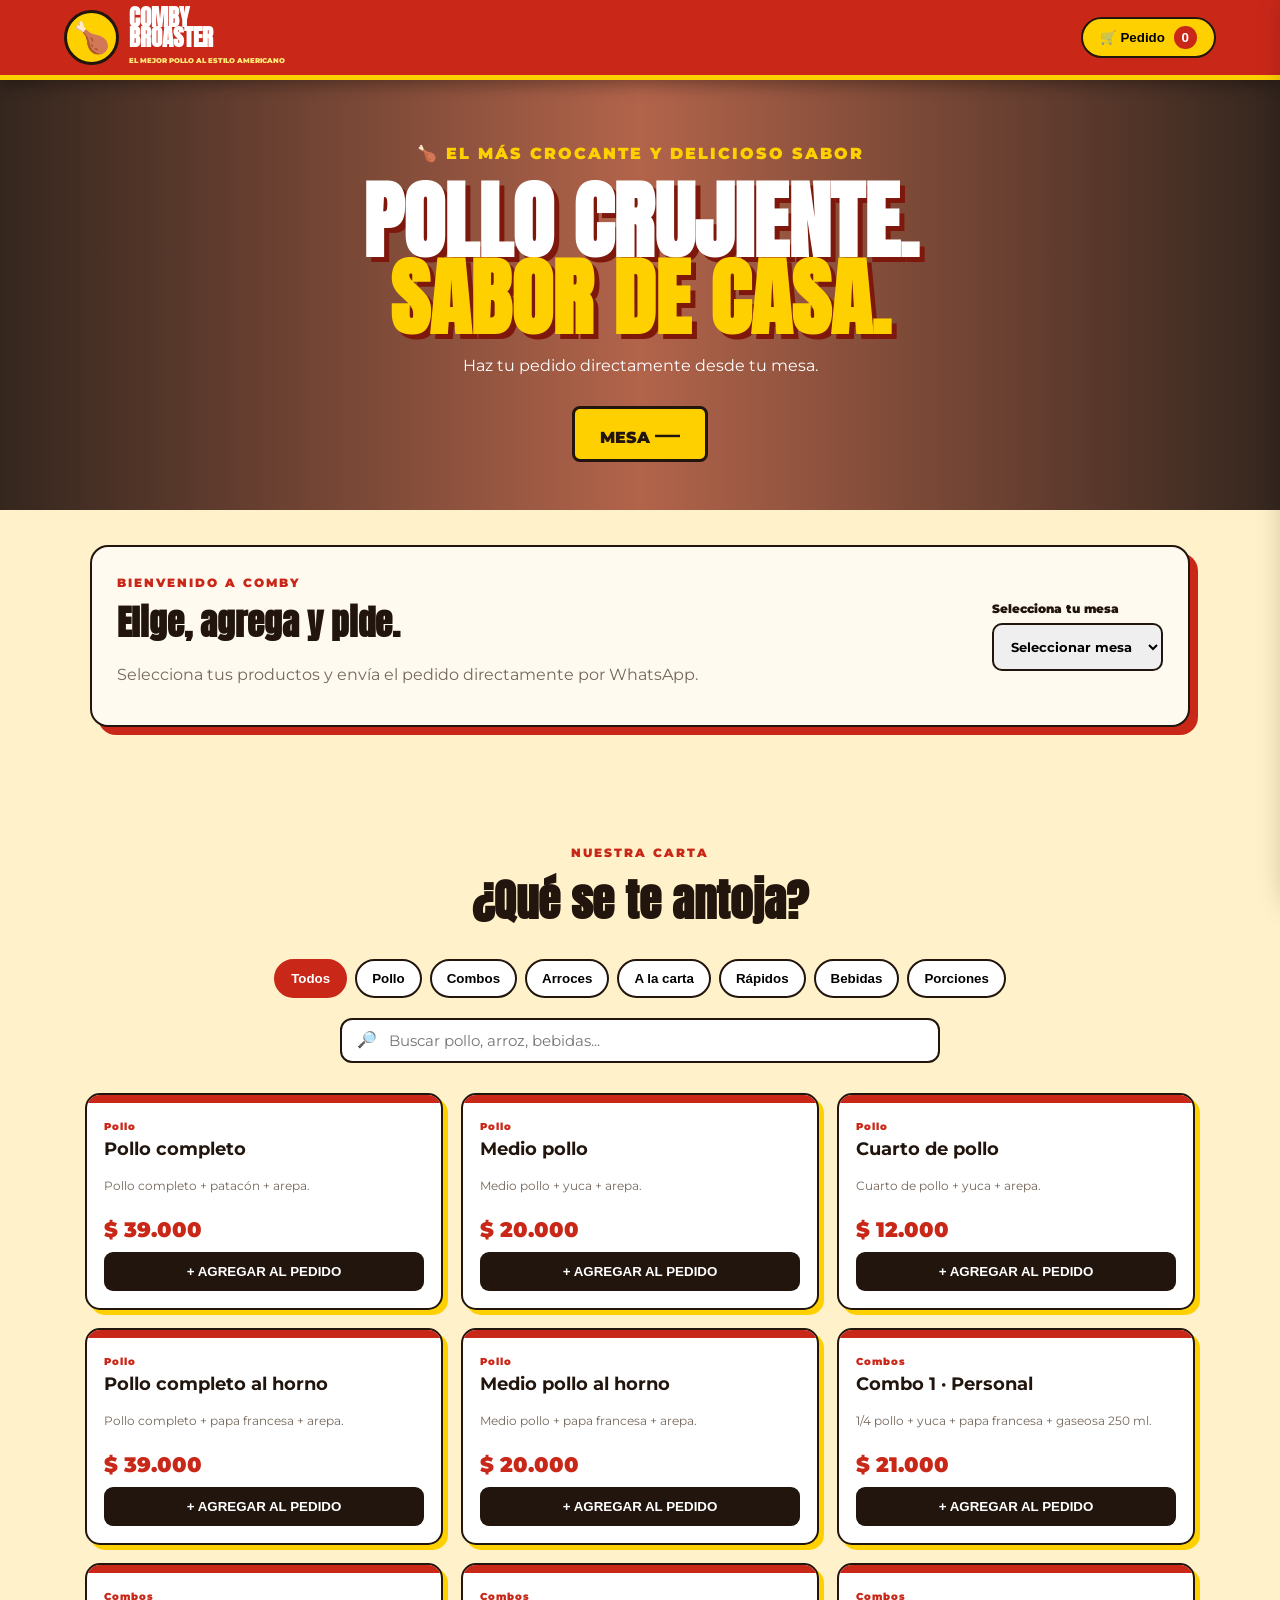
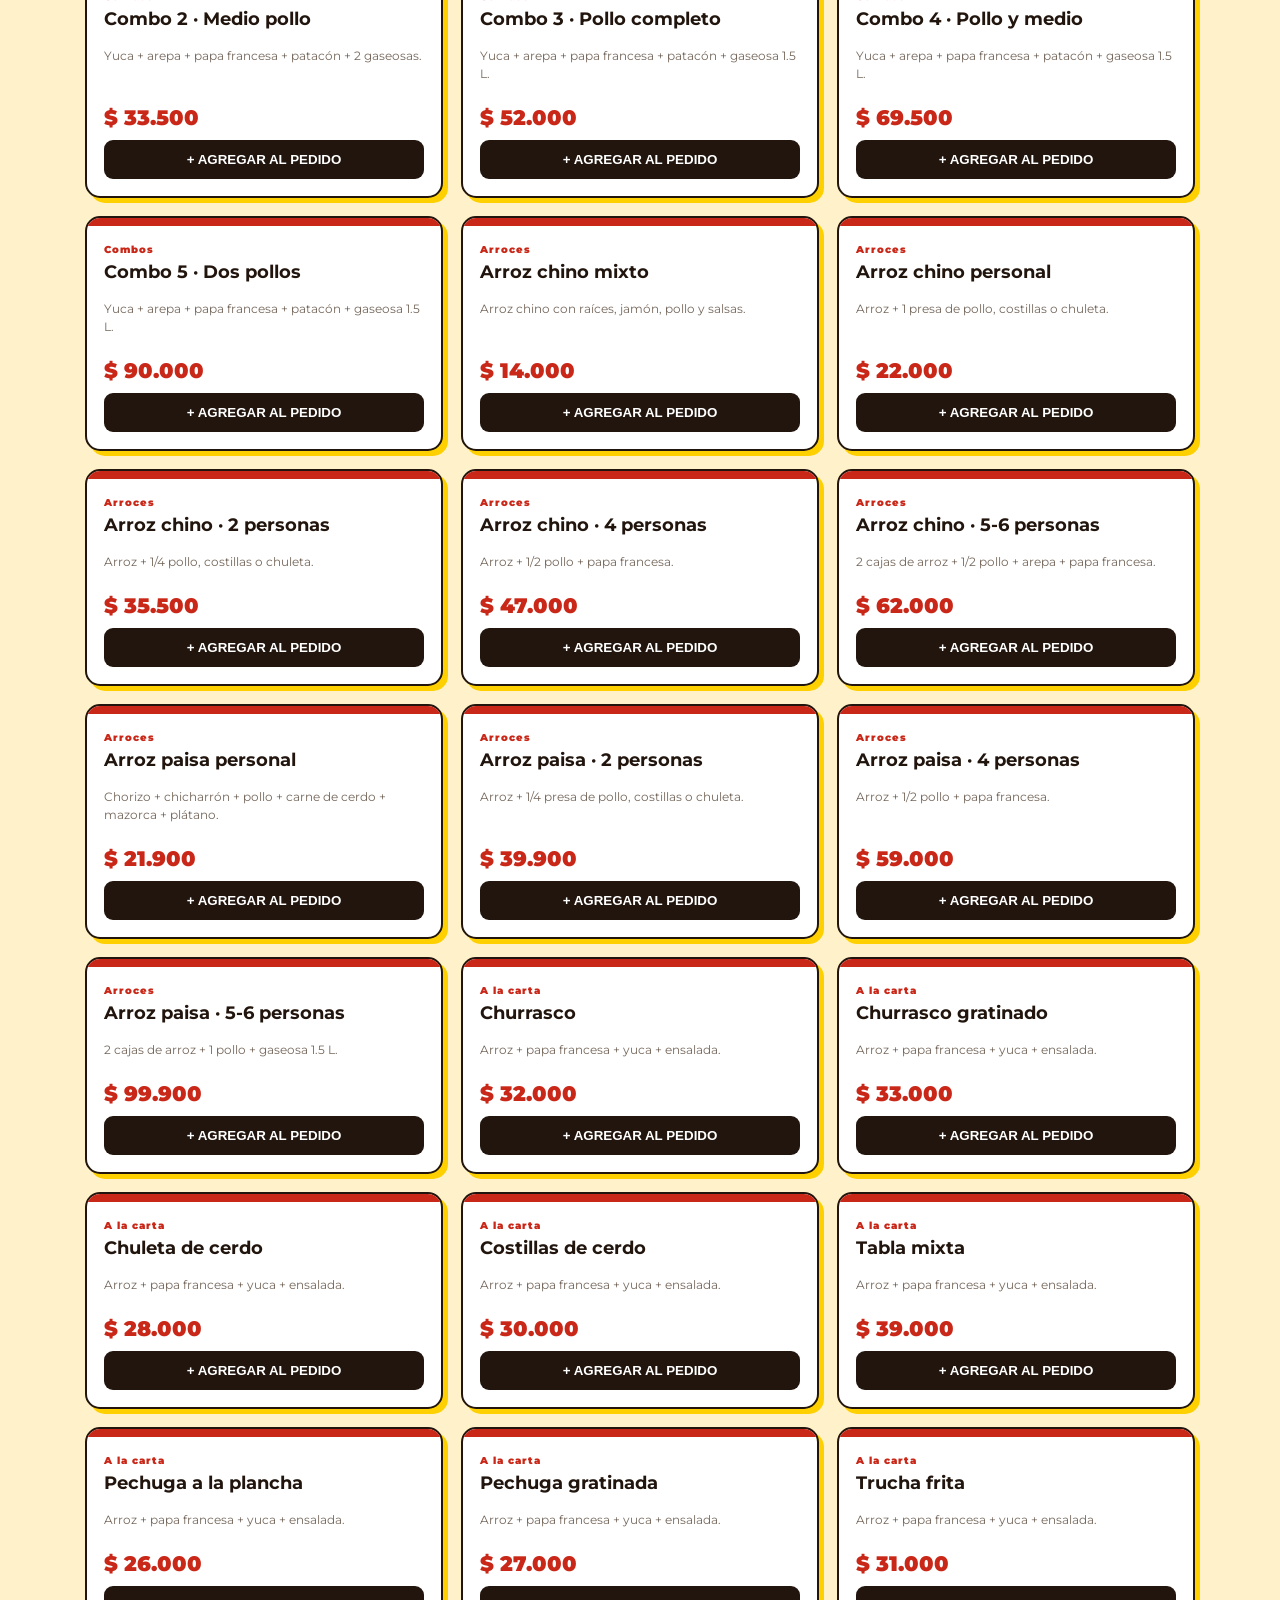
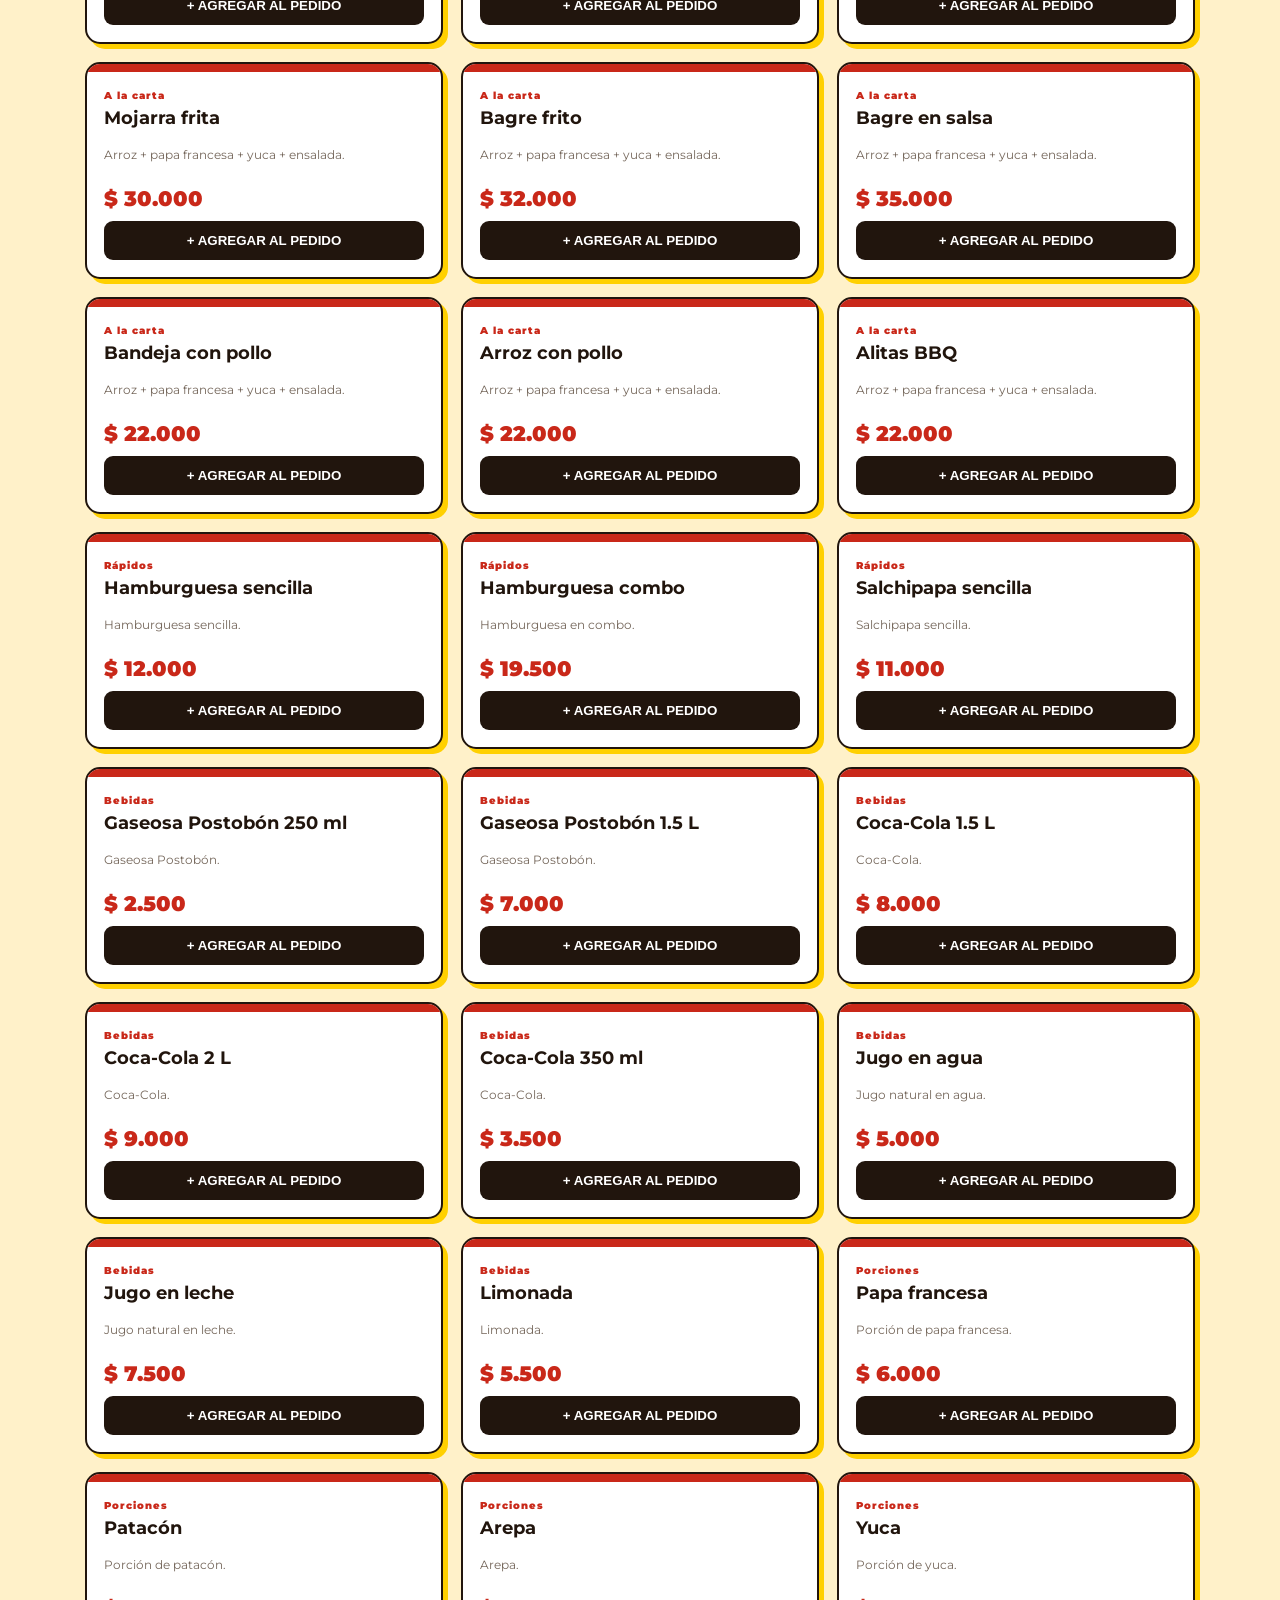
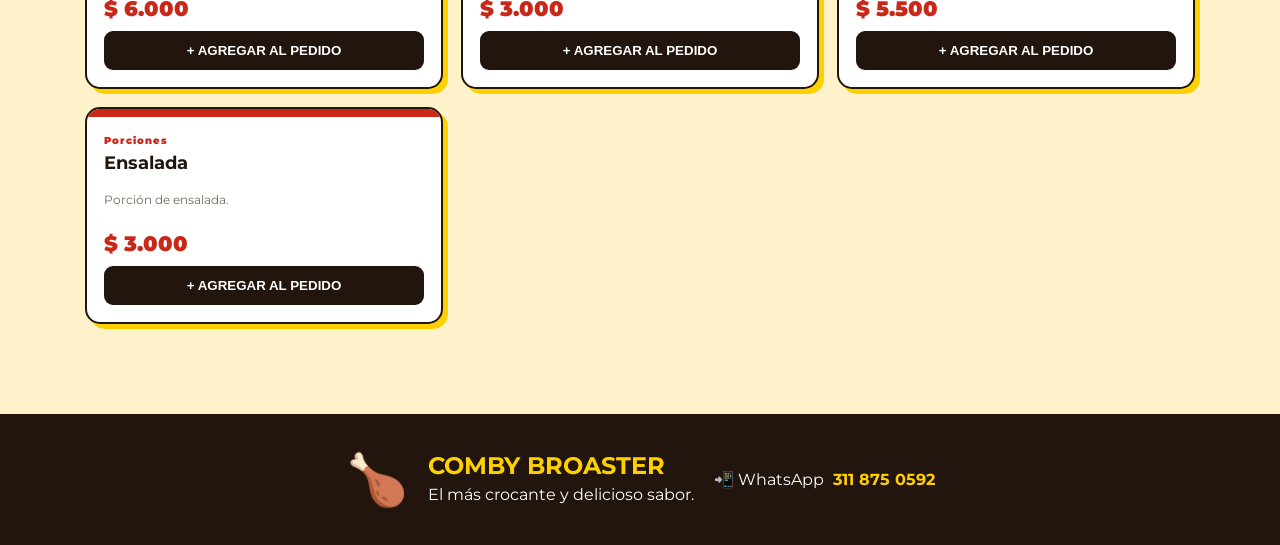
==== index.html @ 8ad237fd "Primer commit" ====
<!DOCTYPE html>
<html lang="es">

<head>
    <meta charset="UTF-8">
    <meta name="viewport" content="width=device-width, initial-scale=1.0">

    <title>Comby Broaster | Menú</title>

    <link rel="stylesheet" href="estilos.css">

    <link rel="preconnect" href="https://fonts.googleapis.com">
    <link rel="preconnect" href="https://fonts.gstatic.com" crossorigin>

    <link href="https://fonts.googleapis.com/css2?family=Anton&family=Montserrat:wght@400;500;600;700;800;900&display=swap"
        rel="stylesheet">
</head>

<body>

    <!-- ================= HEADER ================= -->

    <header class="header">

        <div class="logo">

            <div class="pollo-logo">
                🍗
            </div>

            <div>
                <h1>COMBY</h1>
                <h1>BROASTER</h1>

                <span>
                    EL MEJOR POLLO AL ESTILO AMERICANO
                </span>
            </div>

        </div>


        <button class="boton-pedido" onclick="abrirCarrito()">

            🛒 Pedido

            <b id="contador">
                0
            </b>

        </button>

    </header>


    <!-- ================= HERO ================= -->

    <section class="hero">

        <div class="hero-contenido">

            <p class="amarillo">
                🍗 EL MÁS CROCANTE Y DELICIOSO SABOR
            </p>

            <h2>
                POLLO CRUJIENTE.
                <br>

                <strong>
                    SABOR DE CASA.
                </strong>
            </h2>

            <p>
                Haz tu pedido directamente desde tu mesa.
            </p>

            <div class="mesa">

                MESA

                <strong id="numeroMesa">
                    —
                </strong>

            </div>

        </div>

    </section>


    <!-- ================= BIENVENIDA ================= -->

    <section class="bienvenida">

        <div>

            <span>
                BIENVENIDO A COMBY
            </span>

            <h2>
                Elige, agrega y pide.
            </h2>

            <p>
                Selecciona tus productos y envía el pedido directamente por WhatsApp.
            </p>

        </div>


        <div class="selector-mesa">

            <label>
                Selecciona tu mesa
            </label>

            <select id="selectorMesa">

                <option value="">
                    Seleccionar mesa
                </option>

                <option value="1">
                    Mesa 1
                </option>

                <option value="2">
                    Mesa 2
                </option>

                <option value="3">
                    Mesa 3
                </option>

                <option value="4">
                    Mesa 4
                </option>

                <option value="5">
                    Mesa 5
                </option>

                <option value="6">
                    Mesa 6
                </option>

                <option value="7">
                    Mesa 7
                </option>

                <option value="8">
                    Mesa 8
                </option>

            </select>

        </div>

    </section>


    <!-- ================= MENU ================= -->

    <main>

        <section class="menu">

            <div class="titulo">

                <span>
                    NUESTRA CARTA
                </span>

                <h2>
                    ¿Qué se te antoja?
                </h2>

            </div>


            <!-- CATEGORIAS -->

            <div
                class="categorias"
                id="categorias">
            </div>


            <!-- BUSCADOR -->

            <div class="buscador">

                🔎

                <input
                    type="text"
                    id="buscador"
                    placeholder="Buscar pollo, arroz, bebidas..."
                >

            </div>


            <!-- PRODUCTOS -->

            <div
                class="productos"
                id="productos">
            </div>

        </section>

    </main>


    <!-- ================= CARRITO ================= -->

    <div
        class="fondo-carrito"
        id="fondoCarrito"
        onclick="cerrarCarrito()">
    </div>


    <aside
        class="carrito"
        id="carrito">

        <div class="cabecera-carrito">

            <div>

                <span>
                    TU PEDIDO
                </span>

                <h2>

                    Mesa

                    <b id="mesaCarrito">
                        —
                    </b>

                </h2>

            </div>

            <button onclick="cerrarCarrito()">
                ×
            </button>

        </div>


        <div
            class="productos-carrito"
            id="productosCarrito">
        </div>


        <div class="final-carrito">

            <div class="total">

                <span>
                    TOTAL
                </span>

                <strong id="total">
                    $0
                </strong>

            </div>


            <textarea
                id="nota"
                placeholder="Nota para cocina (opcional)">
            </textarea>


            <button
                class="whatsapp"
                onclick="enviarWhatsApp()">

                💬 ENVIAR PEDIDO POR WHATSAPP

            </button>


            <small>
                El pedido se abrirá en WhatsApp listo para enviar.
            </small>

        </div>

    </aside>


    <!-- ================= FOOTER ================= -->

    <footer>

        <div class="pollo-footer">
            🍗
        </div>

        <div>

            <h2>
                COMBY BROASTER
            </h2>

            <p>
                El más crocante y delicioso sabor.
            </p>

        </div>

        <div>

            📲 WhatsApp

            <strong>
                311 875 0592
            </strong>

        </div>

    </footer>


    <script src="app.js"></script>

</body>

</html>
---- estilos.css ----
/* =====================================================
   CONFIGURACIÓN GENERAL
===================================================== */

* {
    box-sizing: border-box;
}

html {
    scroll-behavior: smooth;
}

body {

    margin: 0;

    background: #fff1c9;

    color: #21150d;

    font-family: "Montserrat", Arial, sans-serif;
}


/* =====================================================
   HEADER
===================================================== */

.header {

    position: sticky;

    top: 0;

    z-index: 100;

    height: 80px;

    background: #c92819;

    border-bottom: 5px solid #ffd000;

    display: flex;

    align-items: center;

    justify-content: space-between;

    padding: 8px 5%;

    box-shadow: 0 5px 15px #0005;
}


.logo {

    display: flex;

    align-items: center;

    gap: 10px;

    color: white;
}


.pollo-logo {

    width: 55px;

    height: 55px;

    border-radius: 50%;

    background: #ffd000;

    border: 3px solid #21150d;

    display: flex;

    align-items: center;

    justify-content: center;

    font-size: 30px;
}


.logo h1 {

    margin: 0;

    font-family: "Anton", sans-serif;

    font-size: 23px;

    line-height: 20px;

}


.logo span {

    font-size: 7px;

    font-weight: 900;

    color: #ffe873;
}


/* BOTON PEDIDO */

.boton-pedido {

    background: #ffd000;

    border: 2px solid #21150d;

    border-radius: 30px;

    padding: 11px 17px;

    font-weight: 900;

    cursor: pointer;
}


.boton-pedido b {

    background: #c92819;

    color: white;

    padding: 4px 8px;

    border-radius: 50%;

    margin-left: 5px;
}


/* =====================================================
   HERO
===================================================== */

.hero {

    min-height: 430px;

    background:

        linear-gradient(
            90deg,
            #150704dd,
            #8c1d0baa,
            #150704dd
        ),

        url("https://images.unsplash.com/photo-1626082927389-6cd097cdc6ec?auto=format&fit=crop&w=1800&q=80");

    background-size: cover;

    background-position: center;

    display: flex;

    align-items: center;

    justify-content: center;

    text-align: center;

    color: white;
}


.hero-contenido {

    max-width: 900px;

    padding: 40px 20px;
}


.amarillo {

    color: #ffd000;

    font-weight: 900;

    letter-spacing: 2px;
}


.hero h2 {

    font-family: "Anton", sans-serif;

    font-size: clamp(45px, 8vw, 85px);

    line-height: .9;

    margin: 20px 0;

    text-shadow: 5px 5px #7e180d;
}


.hero h2 strong {

    color: #ffd000;
}


.mesa {

    display: inline-block;

    background: #ffd000;

    border: 3px solid #21150d;

    color: #21150d;

    padding: 10px 25px;

    border-radius: 8px;

    font-weight: 900;

    margin-top: 15px;
}


.mesa strong {

    font-size: 25px;
}


/* =====================================================
   BIENVENIDA
===================================================== */

.bienvenida {

    max-width: 1100px;

    margin: 35px auto;

    padding: 25px;

    background: #fffaf0;

    border: 2px solid #21150d;

    border-radius: 18px;

    box-shadow: 8px 8px #c92819;

    display: flex;

    align-items: center;

    justify-content: space-between;

    gap: 20px;
}


.bienvenida span,
.titulo span {

    color: #c92819;

    font-size: 12px;

    font-weight: 900;

    letter-spacing: 2px;
}


.bienvenida h2 {

    margin: 5px 0;

    font-family: "Anton", sans-serif;

    font-size: 35px;
}


.bienvenida p {

    color: #75675b;
}


.selector-mesa label {

    display: block;

    font-weight: 900;

    font-size: 12px;

    margin-bottom: 7px;
}


.selector-mesa select {

    padding: 13px;

    border: 2px solid #21150d;

    border-radius: 10px;

    font-family: inherit;

    font-weight: 700;
}


/* =====================================================
   MENU
===================================================== */

.menu {

    max-width: 1150px;

    margin: auto;

    padding: 20px;
}


.titulo {

    text-align: center;

    margin: 60px 0 25px;
}


.titulo h2 {

    font-family: "Anton", sans-serif;

    font-size: 45px;

    margin: 5px;
}


/* =====================================================
   CATEGORIAS
===================================================== */

.categorias {

    display: flex;

    justify-content: center;

    flex-wrap: wrap;

    gap: 8px;

    margin-bottom: 20px;
}


.categoria {

    border: 2px solid #21150d;

    background: #fff;

    padding: 10px 15px;

    border-radius: 30px;

    cursor: pointer;

    font-weight: 900;
}


.categoria.activa {

    background: #c92819;

    color: white;

    border-color: #c92819;
}


/* =====================================================
   BUSCADOR
===================================================== */

.buscador {

    max-width: 600px;

    margin: auto;

    background: white;

    border: 2px solid #21150d;

    border-radius: 12px;

    padding: 10px 15px;

    display: flex;

    gap: 10px;

    margin-bottom: 30px;
}


.buscador input {

    width: 100%;

    border: 0;

    outline: none;

    font-family: inherit;

    font-size: 15px;
}


/* =====================================================
   PRODUCTOS
===================================================== */

.productos {

    display: grid;

    grid-template-columns:

        repeat(
            3,
            1fr
        );

    gap: 18px;
}


.producto {

    background: white;

    border: 2px solid #21150d;

    border-radius: 15px;

    overflow: hidden;

    box-shadow: 5px 5px #ffd000;

    display: flex;

    flex-direction: column;
}


.producto::before {

    content: "";

    height: 8px;

    background: #c92819;

    display: block;
}


.producto-contenido {

    padding: 17px;

    display: flex;

    flex-direction: column;

    flex: 1;
}


.producto-categoria {

    color: #c92819;

    font-size: 10px;

    font-weight: 900;

    letter-spacing: 1px;
}


.producto h3 {

    margin: 5px 0;

    font-size: 18px;
}


.producto p {

    color: #75675b;

    font-size: 12px;

    line-height: 1.5;

    flex: 1;
}


.precio {

    color: #c92819;

    font-size: 21px;

    font-weight: 900;

    margin: 10px 0;
}


.agregar {

    background: #21150d;

    color: white;

    border: none;

    padding: 12px;

    border-radius: 9px;

    font-weight: 900;

    cursor: pointer;
}


.agregar:hover {

    background: #c92819;
}


/* =====================================================
   CARRITO
===================================================== */

.carrito {

    position: fixed;

    top: 0;

    right: -450px;

    width: 430px;

    max-width: 100%;

    height: 100vh;

    background: #fffaf0;

    z-index: 200;

    transition: .3s;

    display: flex;

    flex-direction: column;

    box-shadow: -10px 0 30px #0005;
}


.carrito.abierto {

    right: 0;
}


.fondo-carrito {

    display: none;

    position: fixed;

    inset: 0;

    background: #0008;

    z-index: 150;
}


.fondo-carrito.mostrar {

    display: block;
}


.cabecera-carrito {

    padding: 20px;

    border-bottom: 2px solid #21150d;

    display: flex;

    justify-content: space-between;
}


.cabecera-carrito span {

    color: #c92819;

    font-size: 11px;

    font-weight: 900;
}


.cabecera-carrito h2 {

    margin: 4px 0;

    font-family: "Anton", sans-serif;
}


.cabecera-carrito button {

    background: none;

    border: none;

    font-size: 35px;

    cursor: pointer;
}


.productos-carrito {

    flex: 1;

    overflow-y: auto;

    padding: 15px;
}


.item-carrito {

    padding: 15px 0;

    border-bottom: 1px dashed #9b8877;

    display: flex;

    justify-content: space-between;

    gap: 10px;
}


.item-carrito h4 {

    margin: 0;

    font-size: 14px;
}


.item-carrito small {

    color: #75675b;
}


.controles {

    display: flex;

    align-items: center;

    gap: 7px;
}


.controles button {

    width: 28px;

    height: 28px;

    border-radius: 50%;

    border: 2px solid #21150d;

    background: white;

    cursor: pointer;
}


.final-carrito {

    padding: 18px;

    border-top: 2px solid #21150d;
}


.total {

    display: flex;

    justify-content: space-between;

    font-size: 23px;

    margin-bottom: 12px;
}


.total strong {

    color: #c92819;
}


.final-carrito textarea {

    width: 100%;

    border: 2px solid #21150d;

    border-radius: 10px;

    padding: 10px;

    resize: none;

    font-family: inherit;

    margin-bottom: 10px;
}


.whatsapp {

    width: 100%;

    padding: 14px;

    border: none;

    border-radius: 10px;

    background: #159447;

    color: white;

    font-weight: 900;

    cursor: pointer;
}


.final-carrito small {

    display: block;

    text-align: center;

    margin-top: 8px;

    color: #75675b;
}


/* =====================================================
   FOOTER
===================================================== */

footer {

    margin-top: 70px;

    padding: 35px 20px;

    background: #21150d;

    color: white;

    display: flex;

    justify-content: center;

    align-items: center;

    gap: 20px;

    flex-wrap: wrap;
}


.pollo-footer {

    font-size: 50px;
}


footer h2 {

    margin: 0;

    color: #ffd000;
}


footer p {

    margin: 5px 0;
}


footer strong {

    color: #ffd000;

    margin-left: 5px;
}


/* =====================================================
   CELULAR
===================================================== */

@media(max-width:900px) {

    .productos {

        grid-template-columns: repeat(2, 1fr);

    }

}


@media(max-width:650px) {

    .header {

        height: 70px;

    }


    .logo span {

        display: none;

    }


    .logo h1 {

        font-size: 18px;

    }


    .bienvenida {

        display: block;

    }


    .selector-mesa {

        margin-top: 20px;

    }


    .productos {

        grid-template-columns: 1fr;

    }


    .hero {

        min-height: 380px;

    }


    .titulo h2 {

        font-size: 38px;

    }

}
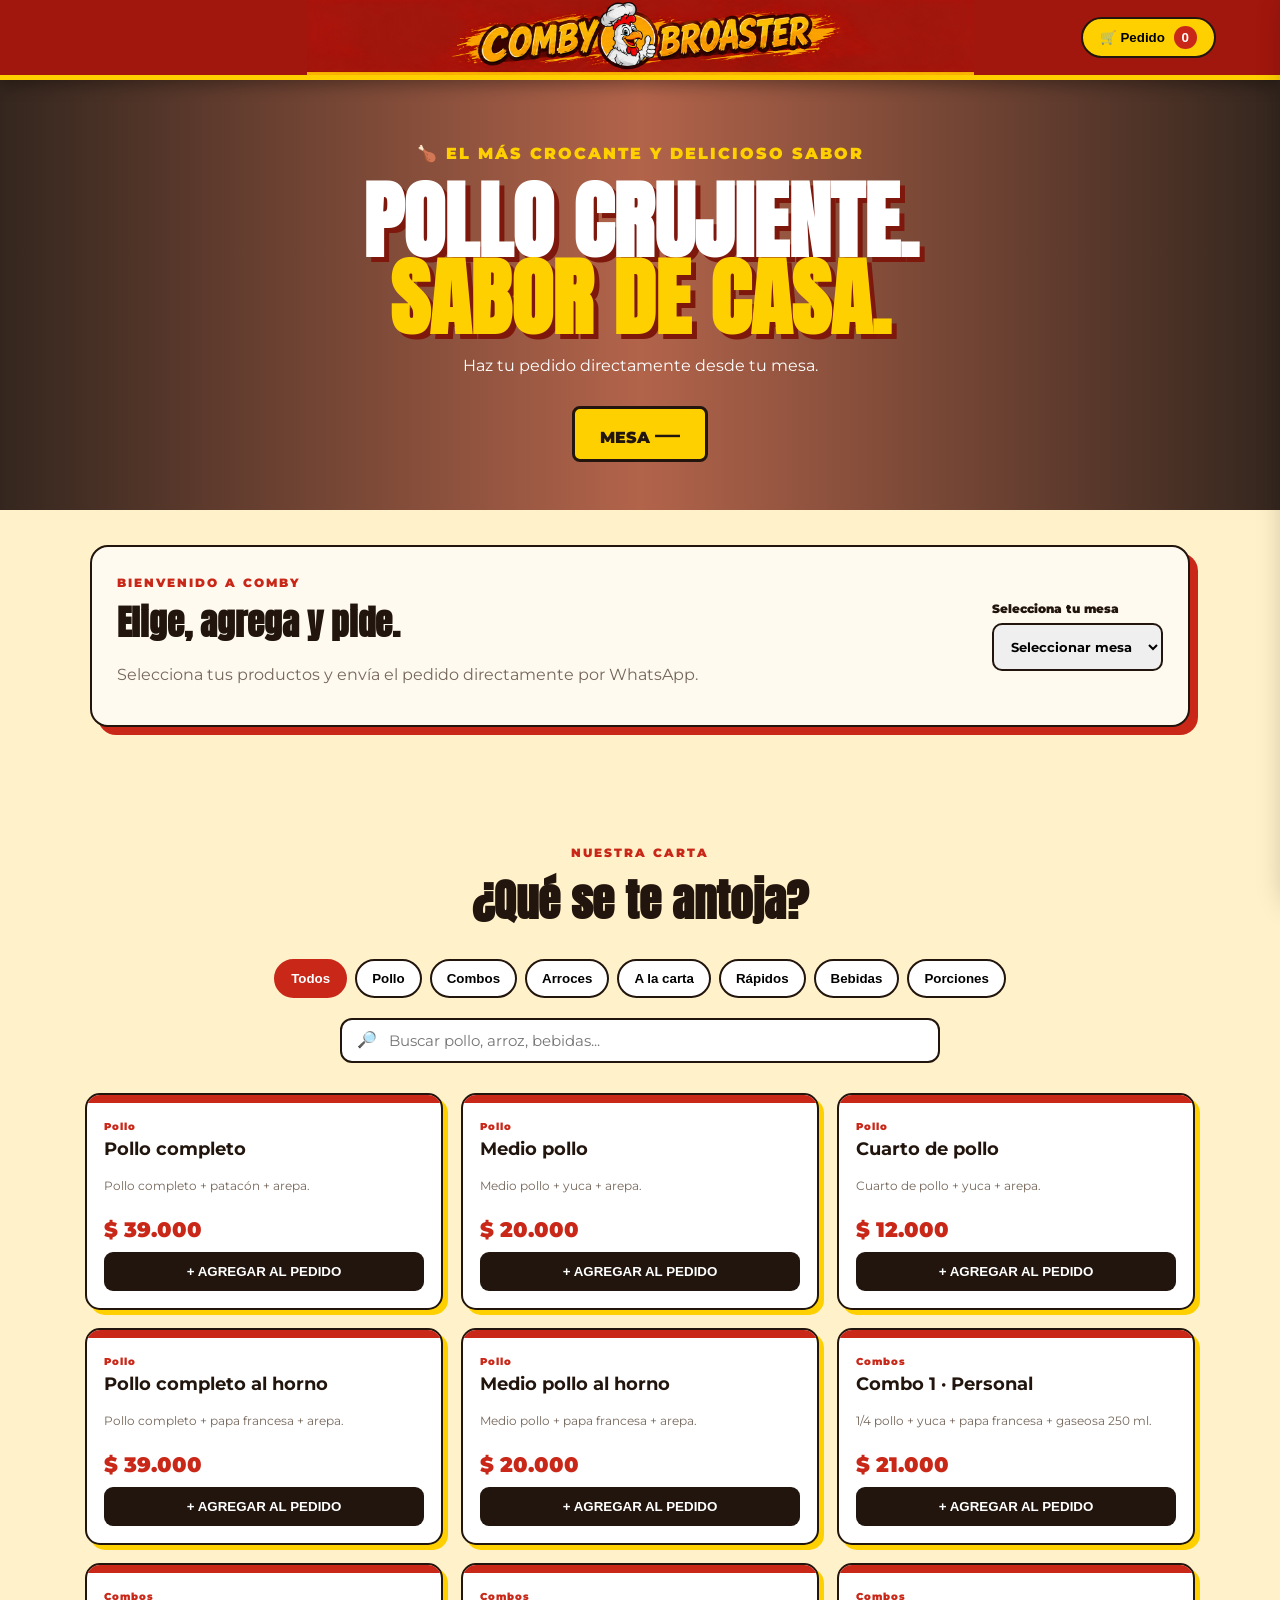
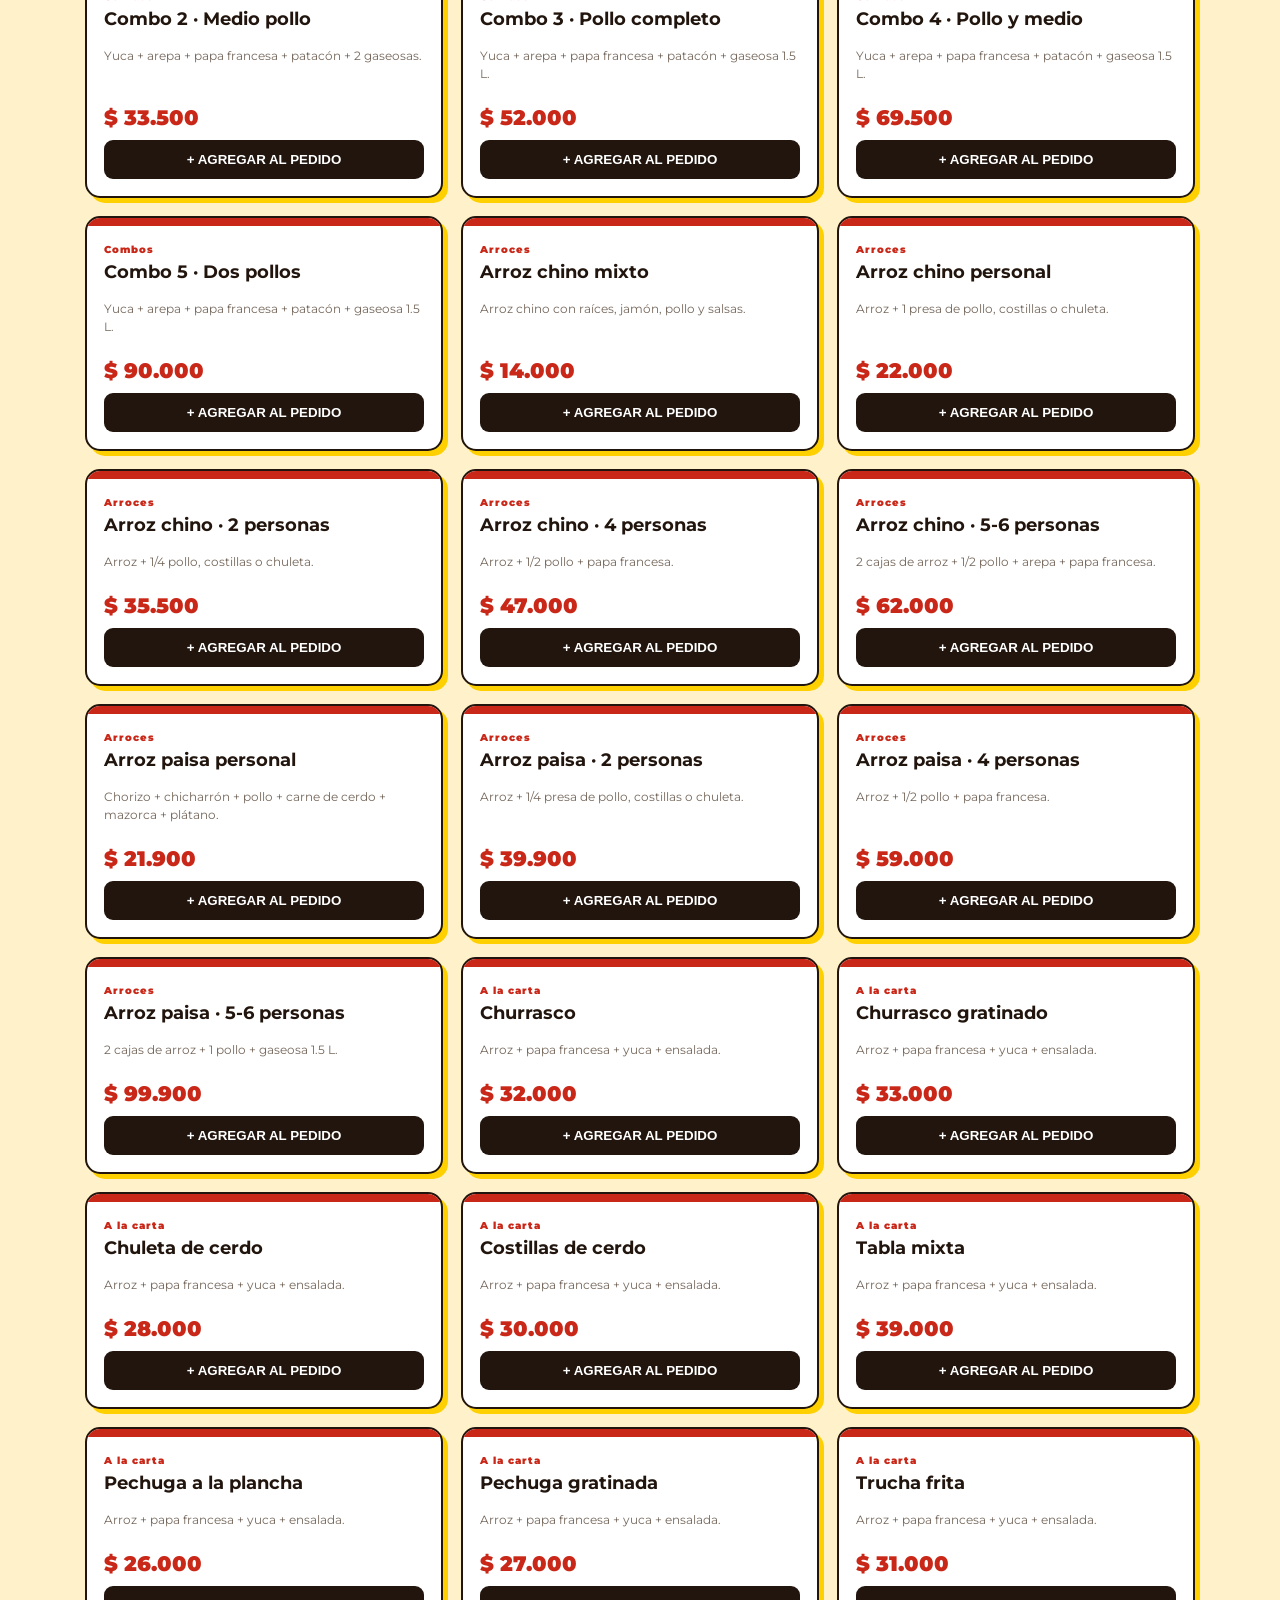
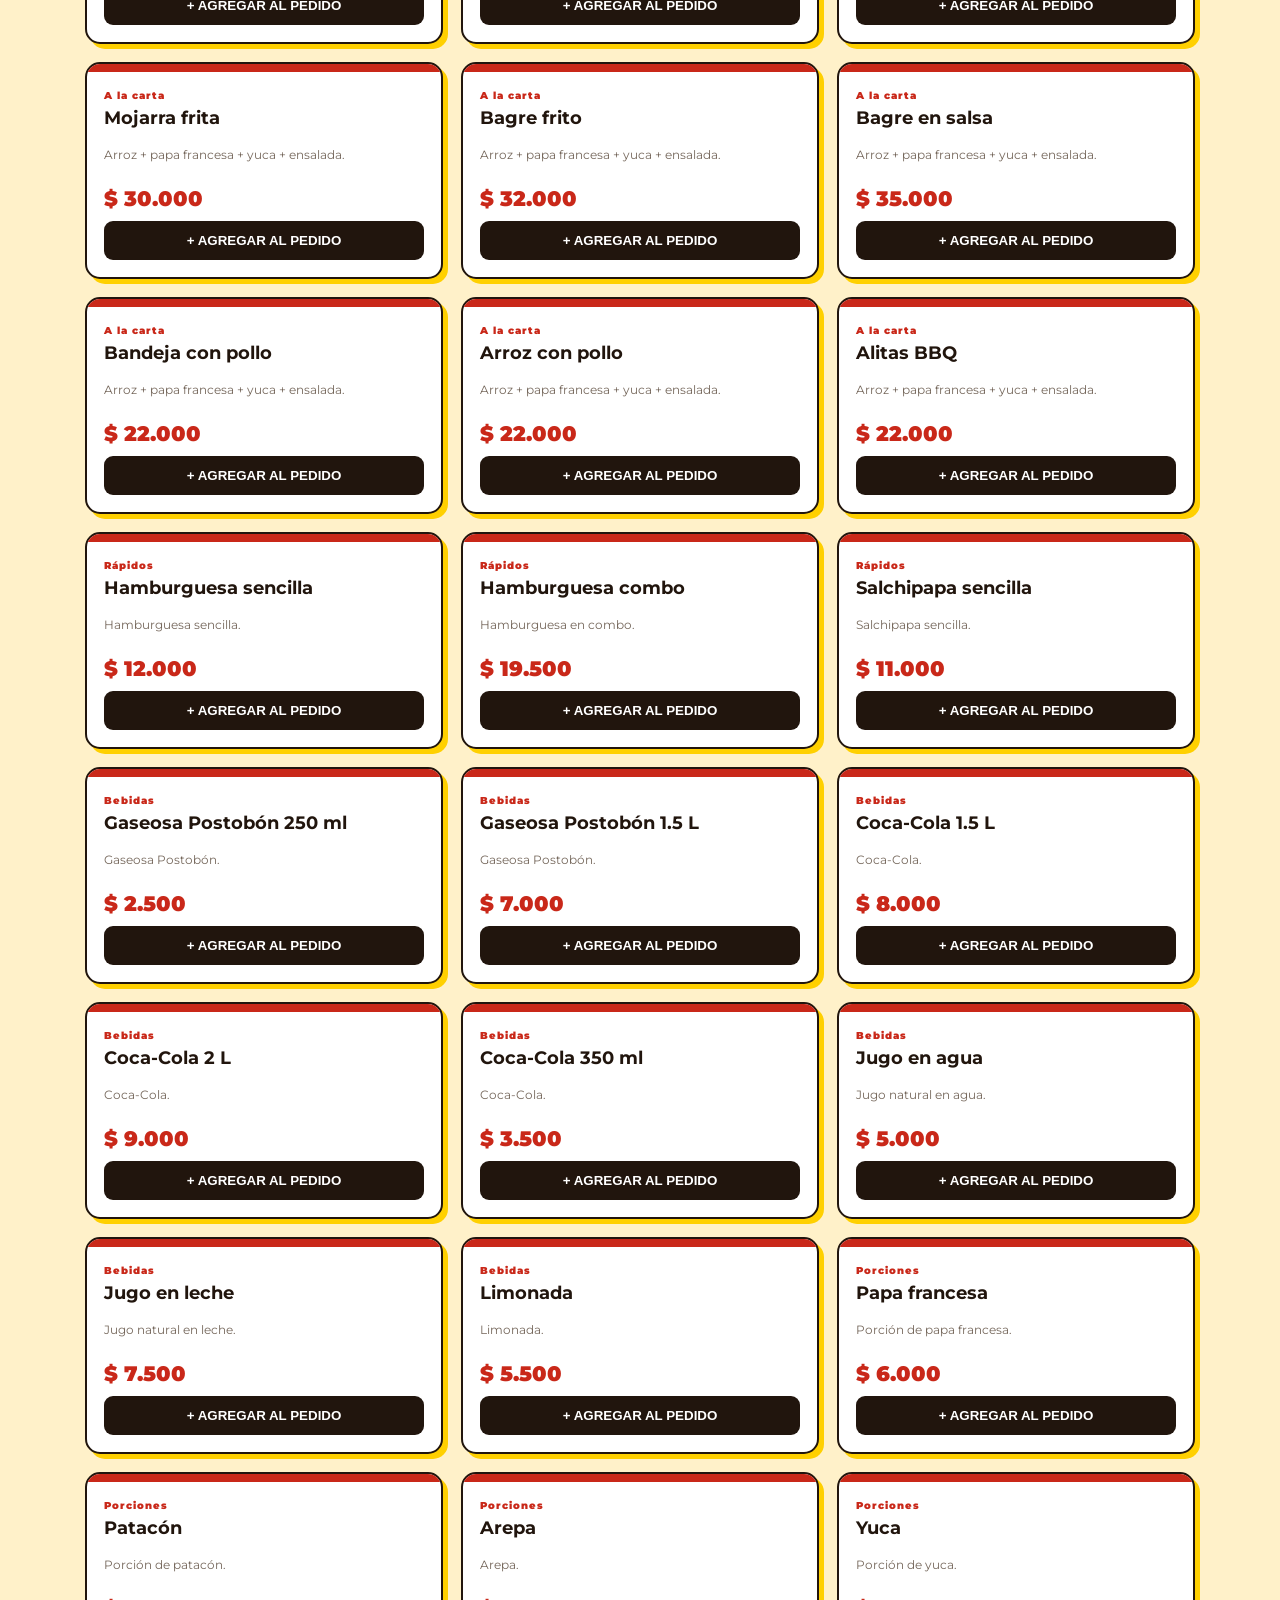
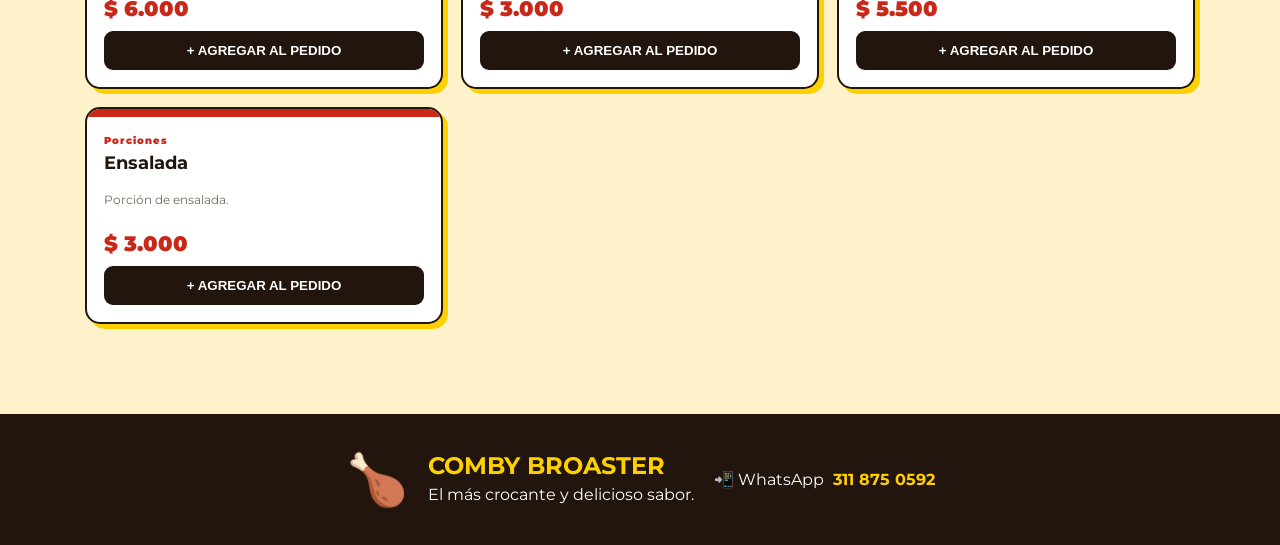
==== commit 110c62bf: "logo" ====
--- a/index.html
+++ b/index.html
@@ -154,6 +154,30 @@
 
                 <option value="8">
                     Mesa 8
+                </option>
+
+                <option value="8">
+                    Mesa 9
+                </option>
+
+                <option value="8">
+                    Mesa 10
+                </option>
+
+                <option value="8">
+                    Mesa 11
+                </option>
+
+                <option value="8">
+                    Mesa 12
+                </option>
+
+                <option value="8">
+                    Mesa 13
+                </option>
+
+                <option value="8">
+                    Mesa 14
                 </option>
 
             </select>
--- a/estilos.css
+++ b/estilos.css
@@ -27,24 +27,22 @@
 ===================================================== */
 
 .header {
-
     position: sticky;
-
     top: 0;
-
     z-index: 100;
-
     height: 80px;
 
-    background: #c92819;
+    background-color:#A1160D;
+    background-image: url("assets/header-comby.png");
+    background-repeat: no-repeat;
+    background-size: auto 250px;
+    background-position: center 25%;
 
     border-bottom: 5px solid #ffd000;
 
     display: flex;
-
     align-items: center;
-
-    justify-content: space-between;
+    justify-content: flex-end;
 
     padding: 8px 5%;
 
@@ -54,7 +52,7 @@
 
 .logo {
 
-    display: flex;
+    display: none;
 
     align-items: center;
 
